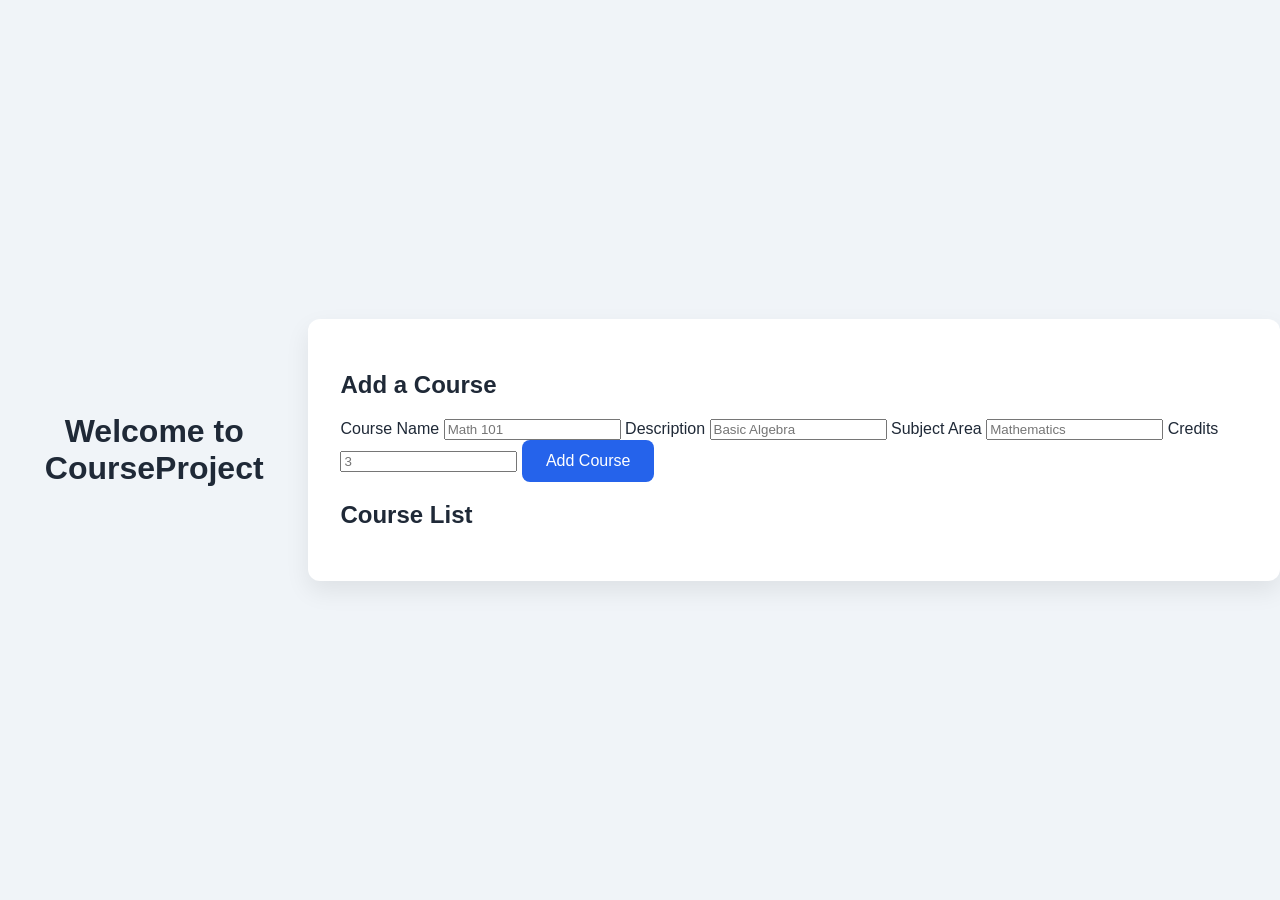
==== index.html @ d9eeab7a "Add CourseProject starter files" ====
<!DOCTYPE html>
<html lang="en">
<head>
  <meta charset="UTF-8">
  <meta name="viewport" content="width=device-width, initial-scale=1.0">
  <title>CourseProject</title>
  <link rel="stylesheet" href="style.css">
</head>
<body>
  <header>
    <h1>Welcome to CourseProject</h1>
  </header>

  <main>
    <section class="course-form">
      <h2>Add a Course</h2>
      <label for="courseName">Course Name</label>
      <input id="courseName" type="text" placeholder="Math 101">

      <label for="description">Description</label>
      <input id="description" type="text" placeholder="Basic Algebra">

      <label for="subjectArea">Subject Area</label>
      <input id="subjectArea" type="text" placeholder="Mathematics">

      <label for="credits">Credits</label>
      <input id="credits" type="number" min="0" placeholder="3">

      <button id="addCourseButton" type="button">Add Course</button>
    </section>

    <section class="course-list">
      <h2>Course List</h2>
      <ul id="courseList"></ul>
    </section>
  </main>

  <script src="script.js"></script>
</body>
</html>
---- style.css ----
body {
  font-family: Arial, sans-serif;
  margin: 0;
  padding: 0;
  display: flex;
  justify-content: center;
  align-items: center;
  min-height: 100vh;
  background: #f0f4f8;
  color: #1f2937;
}

header {
  text-align: center;
}

main {
  background: #ffffff;
  padding: 2rem;
  border-radius: 12px;
  box-shadow: 0 10px 25px rgba(0, 0, 0, 0.08);
}

button {
  background: #2563eb;
  color: #ffffff;
  border: none;
  padding: 0.75rem 1.5rem;
  border-radius: 8px;
  cursor: pointer;
  font-size: 1rem;
}

button:hover {
  background: #1d4ed8;
}
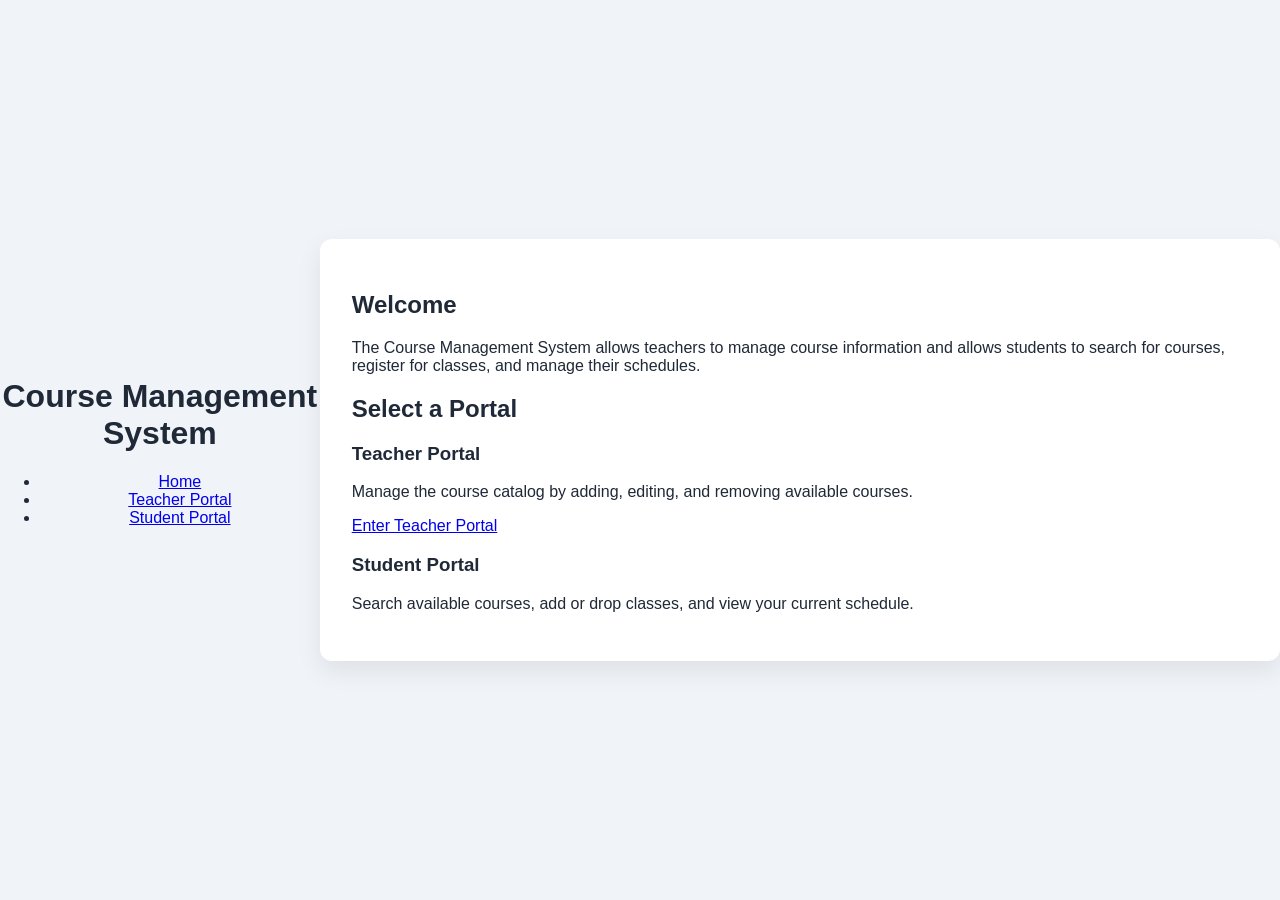
==== commit d1dbad01: "updated homepage and added new landing pages" ====
--- a/index.html
+++ b/index.html
@@ -1,40 +1,75 @@
 <!DOCTYPE html>
 <html lang="en">
-<head>
-  <meta charset="UTF-8">
-  <meta name="viewport" content="width=device-width, initial-scale=1.0">
-  <title>CourseProject</title>
-  <link rel="stylesheet" href="style.css">
-</head>
-<body>
-  <header>
-    <h1>Welcome to CourseProject</h1>
-  </header>
+  <head>
+    <meta charset="UTF-8">
+    <meta name="viewport" content="width=device-width, initial-scale=1.0">
+    <title>Course Management System</title>
+    <link rel="stylesheet" href="styles.css">
+  </head>
+  <body>
 
-  <main>
-    <section class="course-form">
-      <h2>Add a Course</h2>
-      <label for="courseName">Course Name</label>
-      <input id="courseName" type="text" placeholder="Math 101">
+    <header>
+      <h1>Course Management System</h1>
 
-      <label for="description">Description</label>
-      <input id="description" type="text" placeholder="Basic Algebra">
+      <nav>
+        <ul>
+          <li><a href="index.html" class="active">Home</a></li>
+          <li><a href="teacher.html">Teacher Portal</a></li>
+          <li><a href="student.html">Student Portal</a></li>
+        </ul>
+      </nav>
+    </header>
 
-      <label for="subjectArea">Subject Area</label>
-      <input id="subjectArea" type="text" placeholder="Mathematics">
+    <main>
+      <section class="hero">
 
-      <label for="credits">Credits</label>
-      <input id="credits" type="number" min="0" placeholder="3">
+        <h2>Welcome</h2>
 
-      <button id="addCourseButton" type="button">Add Course</button>
-    </section>
+        <p>
+          The Course Management System allows teachers to manage course information and allows students to search for courses, register for classes, and manage their schedules.
+        </p>
 
-    <section class="course-list">
-      <h2>Course List</h2>
-      <ul id="courseList"></ul>
-    </section>
-  </main>
+      </section>
+      
+      <section class="portal-selection">
 
-  <script src="script.js"></script>
-</body>
-</html>
+        <h2>Select a Portal</h2>
+
+        <div class="portal-cards">
+
+          <article class="portal-card">
+            <h3>Teacher Portal</h3>
+
+            <p>
+              Manage the course catalog by adding, editing, and removing available courses.
+            </p>
+
+            <a href="teacher.html" class="button">
+              Enter Teacher Portal
+            </a>
+          </article>
+
+          <article class="portal-card">
+            <h3>Student Portal</h3>
+
+            <p>
+              Search available courses, add or drop classes, and view your current schedule.
+            </p>
+
+            <a href="student.html" class="button>
+              Enter Student Portal
+            </a>
+          </article>
+
+        </div>
+
+      </section>
+    </main>
+
+    <footer>
+      <p>&copy; 2026 Course Management System</p>
+    </footer>
+
+  </body>
+  </html>
+  
--- a/styles.css
+++ b/styles.css
@@ -0,0 +1,36 @@
+body {
+  font-family: Arial, sans-serif;
+  margin: 0;
+  padding: 0;
+  display: flex;
+  justify-content: center;
+  align-items: center;
+  min-height: 100vh;
+  background: #f0f4f8;
+  color: #1f2937;
+}
+
+header {
+  text-align: center;
+}
+
+main {
+  background: #ffffff;
+  padding: 2rem;
+  border-radius: 12px;
+  box-shadow: 0 10px 25px rgba(0, 0, 0, 0.08);
+}
+
+button {
+  background: #2563eb;
+  color: #ffffff;
+  border: none;
+  padding: 0.75rem 1.5rem;
+  border-radius: 8px;
+  cursor: pointer;
+  font-size: 1rem;
+}
+
+button:hover {
+  background: #1d4ed8;
+}
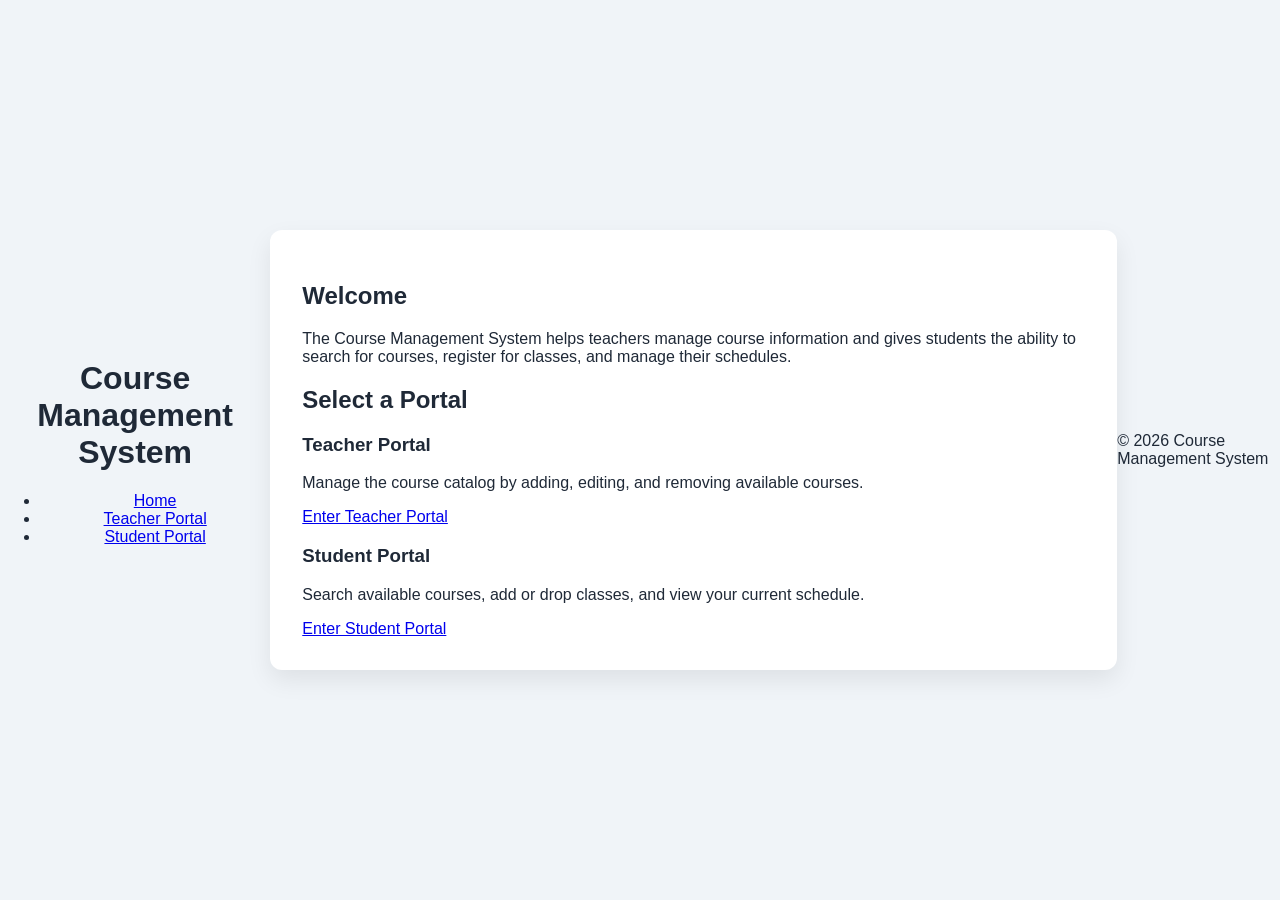
==== commit cdc076c3: "fixed html error" ====
--- a/index.html
+++ b/index.html
@@ -26,7 +26,7 @@
         <h2>Welcome</h2>
 
         <p>
-          The Course Management System allows teachers to manage course information and allows students to search for courses, register for classes, and manage their schedules.
+          The Course Management System helps teachers manage course information and gives students the ability to search for courses, register for classes, and manage their schedules.
         </p>
 
       </section>
@@ -56,7 +56,7 @@
               Search available courses, add or drop classes, and view your current schedule.
             </p>
 
-            <a href="student.html" class="button>
+            <a href="student.html" class="button">
               Enter Student Portal
             </a>
           </article>
@@ -71,5 +71,4 @@
     </footer>
 
   </body>
-  </html>
-  +</html>
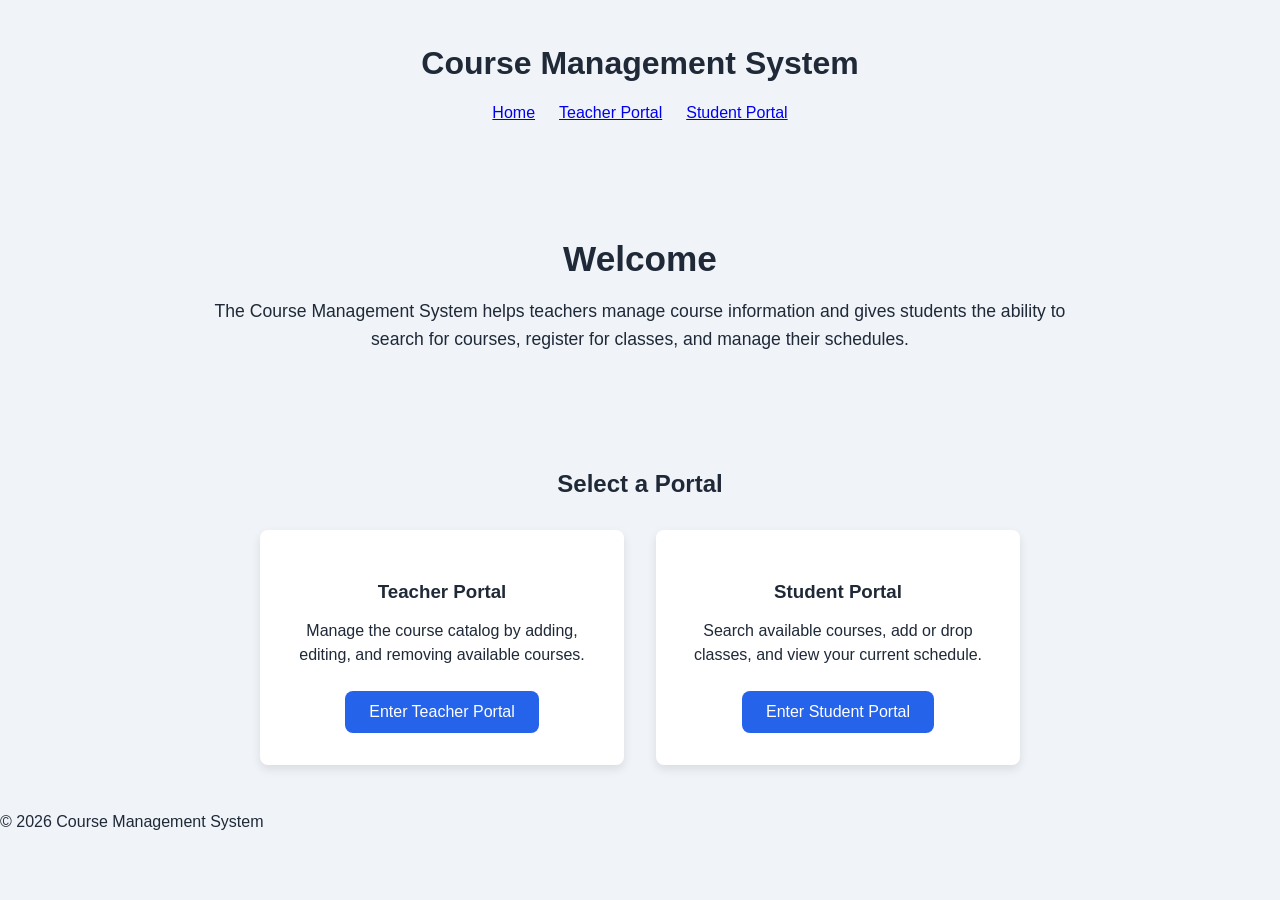
==== commit 65f525c8: "added student-portal.html and updated teacher.html to teacher-portal.html" ====
--- a/index.html
+++ b/index.html
@@ -14,8 +14,8 @@
       <nav>
         <ul>
           <li><a href="index.html" class="active">Home</a></li>
-          <li><a href="teacher.html">Teacher Portal</a></li>
-          <li><a href="student.html">Student Portal</a></li>
+          <li><a href="teacher-portal.html">Teacher Portal</a></li>
+          <li><a href="student-portal.html">Student Portal</a></li>
         </ul>
       </nav>
     </header>
@@ -44,7 +44,7 @@
               Manage the course catalog by adding, editing, and removing available courses.
             </p>
 
-            <a href="teacher.html" class="button">
+            <a href="teacher-portal.html" class="button">
               Enter Teacher Portal
             </a>
           </article>
@@ -56,7 +56,7 @@
               Search available courses, add or drop classes, and view your current schedule.
             </p>
 
-            <a href="student.html" class="button">
+            <a href="student-portal.html" class="button">
               Enter Student Portal
             </a>
           </article>
--- a/styles.css
+++ b/styles.css
@@ -1,36 +1,98 @@
+/*Homepage Hero Section*/
+
+.hero {
+  text-align: center;
+  padding: 3rem 1rem;
+  max-width: 900px;
+  margin: 0 auto;
+}
+
+.hero h2 {
+  font-size: 2.2rem;
+  margin-bottom: 1rem;
+}
+
+.hero p {
+  font-size: 1.1rem;
+  line-height: 1.6;
+}
+
+/*Portal Selection*/
+
+.portal-selection {
+  padding: 2rem 1rem;
+  text-align: center;
+}
+
+.portal-selection h2 {
+  margin-bottom: 2rem;
+}
+
+.portal-cards {
+  display: flex;
+  justify-content: center;
+  gap: 2rem;
+  flex-wrap: wrap;
+}
+
+.portal-card {
+  background-color: white;
+  border-radius: 8px;
+  padding: 2rem;
+  width: 300px;
+  box-shadow: 0 4px 10px rgba(0, 0, 0, 0.1);
+  text-align: center;
+}
+
+.portal-card h3 {
+  margin-bottom: 1rem;
+}
+
+.portal-card p {
+  line-height: 1.5;
+  margin-bottom: 1.5rem;
+}
+
+/*Navigation & Header*/
+
+header {
+  padding: 1.5rem;
+  text-align: center;
+}
+
+nav ul {
+  list-style: none;
+  padding: 0;
+  display: flex;
+  justify-content: center;
+  gap: 1.5rem;
+}
+
+/*Buttons*/
+
+.button {
+  display: inline-block;
+  padding: 0.75rem 1.5rem;
+  background-color: #2563eb;
+  color: white;
+  text-decoration: none;
+  border-radius: 8px;
+  transition: background-color 0.2s ease;
+  cursor: pointer;
+  font-size: 1rem;
+}
+
+.button:hover {
+  background-color: #1d4ed8;
+}
+
+/*Register for Classes Section*/
+
 body {
   font-family: Arial, sans-serif;
   margin: 0;
   padding: 0;
-  display: flex;
-  justify-content: center;
-  align-items: center;
   min-height: 100vh;
   background: #f0f4f8;
   color: #1f2937;
 }
-
-header {
-  text-align: center;
-}
-
-main {
-  background: #ffffff;
-  padding: 2rem;
-  border-radius: 12px;
-  box-shadow: 0 10px 25px rgba(0, 0, 0, 0.08);
-}
-
-button {
-  background: #2563eb;
-  color: #ffffff;
-  border: none;
-  padding: 0.75rem 1.5rem;
-  border-radius: 8px;
-  cursor: pointer;
-  font-size: 1rem;
-}
-
-button:hover {
-  background: #1d4ed8;
-}
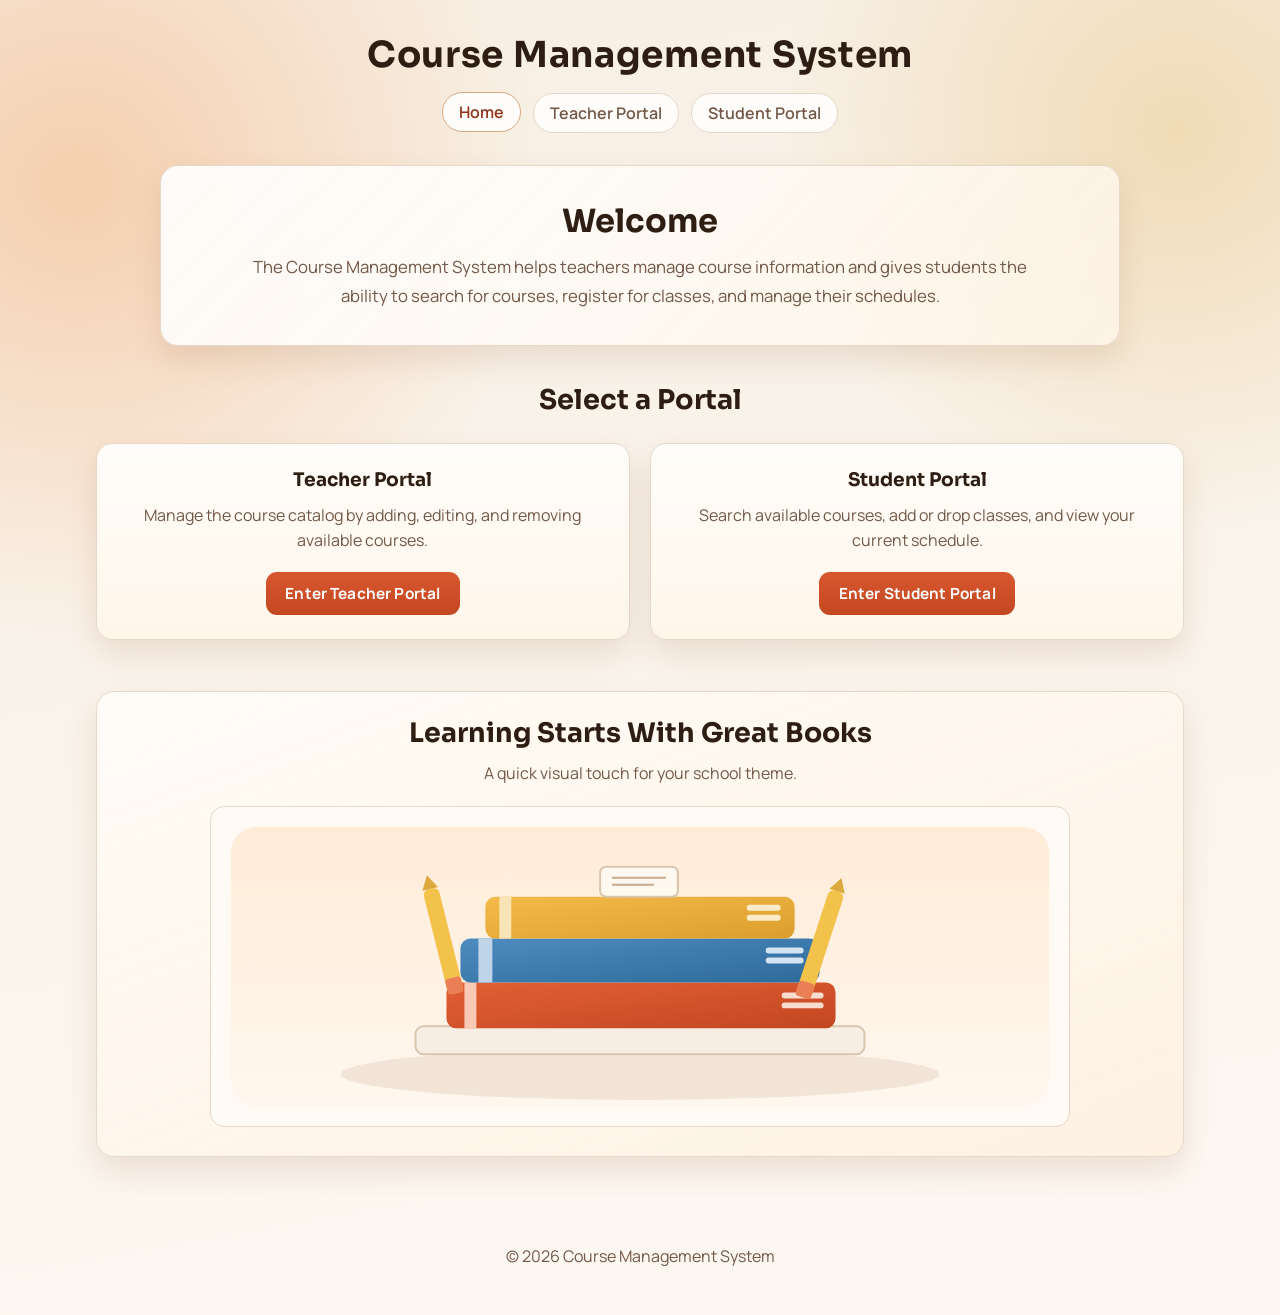
==== commit 3e59fcb0: "Enhance UI theme and add books illustration" ====
--- a/index.html
+++ b/index.html
@@ -64,6 +64,14 @@
         </div>
 
       </section>
+
+      <section class="book-visual">
+        <h2>Learning Starts With Great Books</h2>
+        <p>
+          A quick visual touch for your school theme.
+        </p>
+        <img src="assets/books-illustration.svg" alt="Stack of school books illustration">
+      </section>
     </main>
 
     <footer>
--- a/styles.css
+++ b/styles.css
@@ -1,98 +1,330 @@
-/*Homepage Hero Section*/
-
-.hero {
-  text-align: center;
-  padding: 3rem 1rem;
-  max-width: 900px;
-  margin: 0 auto;
-}
-
-.hero h2 {
-  font-size: 2.2rem;
-  margin-bottom: 1rem;
-}
-
-.hero p {
-  font-size: 1.1rem;
-  line-height: 1.6;
-}
-
-/*Portal Selection*/
-
-.portal-selection {
-  padding: 2rem 1rem;
-  text-align: center;
-}
-
-.portal-selection h2 {
-  margin-bottom: 2rem;
-}
-
-.portal-cards {
-  display: flex;
-  justify-content: center;
-  gap: 2rem;
-  flex-wrap: wrap;
-}
-
-.portal-card {
-  background-color: white;
-  border-radius: 8px;
-  padding: 2rem;
-  width: 300px;
-  box-shadow: 0 4px 10px rgba(0, 0, 0, 0.1);
-  text-align: center;
-}
-
-.portal-card h3 {
-  margin-bottom: 1rem;
-}
-
-.portal-card p {
-  line-height: 1.5;
-  margin-bottom: 1.5rem;
-}
-
-/*Navigation & Header*/
+@import url("https://fonts.googleapis.com/css2?family=Sora:wght@400;600;700&family=Manrope:wght@400;600;700&display=swap");
+
+:root {
+  --bg: #f7efe4;
+  --bg-soft: #fff8ee;
+  --surface: #fffdf9;
+  --surface-2: #fff6ea;
+  --ink: #2d1d12;
+  --muted: #725848;
+  --accent: #c24721;
+  --accent-dark: #8f3219;
+  --accent-soft: #fce5d9;
+  --line: #e8d8c9;
+  --shadow: 0 14px 30px rgba(128, 70, 32, 0.13);
+}
+
+* {
+  box-sizing: border-box;
+}
+
+body {
+  font-family: "Manrope", "Segoe UI", sans-serif;
+  margin: 0;
+  min-height: 100vh;
+  color: var(--ink);
+  background:
+    radial-gradient(circle at 6% 14%, #f5cfae 0, rgba(245, 207, 174, 0) 28%),
+    radial-gradient(circle at 92% 10%, #f0dbb6 0, rgba(240, 219, 182, 0) 24%),
+    linear-gradient(170deg, var(--bg) 0%, #fdf8f2 100%);
+}
+
+a {
+  color: inherit;
+}
 
 header {
-  padding: 1.5rem;
-  text-align: center;
+  text-align: center;
+  padding: 2rem 1rem 1rem;
+}
+
+header h1 {
+  margin: 0 0 1rem;
+  font-family: "Sora", "Segoe UI", sans-serif;
+  font-size: clamp(1.8rem, 2.8vw, 2.7rem);
+  letter-spacing: 0.02em;
 }
 
 nav ul {
   list-style: none;
+  margin: 0;
   padding: 0;
   display: flex;
   justify-content: center;
-  gap: 1.5rem;
-}
-
-/*Buttons*/
-
-.button {
+  align-items: center;
+  gap: 0.75rem;
+  flex-wrap: wrap;
+}
+
+nav a {
   display: inline-block;
-  padding: 0.75rem 1.5rem;
-  background-color: #2563eb;
-  color: white;
   text-decoration: none;
-  border-radius: 8px;
-  transition: background-color 0.2s ease;
+  border-radius: 999px;
+  border: 1px solid var(--line);
+  background: var(--surface);
+  color: var(--muted);
+  padding: 0.5rem 1rem;
+  font-weight: 600;
+  transition: transform 0.2s ease, color 0.2s ease, border-color 0.2s ease;
+}
+
+nav a:hover,
+nav a.active {
+  color: var(--accent-dark);
+  border-color: #d9a986;
+  transform: translateY(-1px);
+}
+
+main {
+  max-width: 1120px;
+  margin: 0 auto;
+  padding: 1rem 1rem 3rem;
+}
+
+footer {
+  text-align: center;
+  padding: 1.5rem 1rem 2rem;
+  color: var(--muted);
+}
+
+.hero,
+.page-header {
+  text-align: center;
+  padding: 2.2rem 1.4rem;
+  max-width: 960px;
+  margin: 0 auto 1.8rem;
+  border-radius: 18px;
+  background: linear-gradient(135deg, rgba(255, 255, 255, 0.9), rgba(255, 245, 232, 0.82));
+  box-shadow: var(--shadow);
+  border: 1px solid var(--line);
+}
+
+.hero h2,
+.page-header h2 {
+  margin: 0 0 0.75rem;
+  font-size: clamp(1.7rem, 2.5vw, 2.4rem);
+  font-family: "Sora", "Segoe UI", sans-serif;
+}
+
+.hero p,
+.page-header p {
+  margin: 0 auto;
+  max-width: 780px;
+  color: var(--muted);
+  font-size: 1.05rem;
+  line-height: 1.7;
+}
+
+.portal-selection {
+  padding: 0.5rem 0 1.2rem;
+  text-align: center;
+}
+
+.portal-selection h2 {
+  font-family: "Sora", "Segoe UI", sans-serif;
+  font-size: 1.7rem;
+  margin: 0 0 1.6rem;
+}
+
+.portal-cards {
+  display: grid;
+  grid-template-columns: repeat(auto-fit, minmax(240px, 1fr));
+  gap: 1.3rem;
+}
+
+.book-visual {
+  margin-top: 2rem;
+  padding: 1.5rem;
+  border-radius: 18px;
+  background: linear-gradient(160deg, rgba(255, 252, 247, 0.94), rgba(255, 240, 224, 0.8));
+  border: 1px solid var(--line);
+  box-shadow: var(--shadow);
+  text-align: center;
+}
+
+.book-visual h2 {
+  margin: 0;
+  font-family: "Sora", "Segoe UI", sans-serif;
+  font-size: clamp(1.4rem, 2.1vw, 2rem);
+}
+
+.book-visual p {
+  max-width: 700px;
+  margin: 0.7rem auto 1.2rem;
+  color: var(--muted);
+  line-height: 1.6;
+}
+
+.book-visual img {
+  width: min(860px, 100%);
+  border-radius: 14px;
+  border: 1px solid var(--line);
+  background: #fffaf3;
+}
+
+.portal-card,
+.dashboard-card {
+  background: linear-gradient(180deg, var(--surface), var(--surface-2));
+  border: 1px solid var(--line);
+  border-radius: 16px;
+  padding: 1.5rem;
+  box-shadow: var(--shadow);
+}
+
+.portal-card h3,
+.dashboard-card h3 {
+  margin: 0 0 0.75rem;
+  font-family: "Sora", "Segoe UI", sans-serif;
+}
+
+.portal-card p,
+.dashboard-card p {
+  margin: 0 0 1.1rem;
+  line-height: 1.6;
+  color: var(--muted);
+}
+
+.dashboard-grid {
+  display: grid;
+  grid-template-columns: repeat(auto-fit, minmax(210px, 1fr));
+  gap: 1.3rem;
+  margin-top: 1.4rem;
+}
+
+.button,
+button {
+  display: inline-block;
+  padding: 0.7rem 1.2rem;
+  background: linear-gradient(180deg, #d8572f, var(--accent));
+  color: #fff;
+  border: 0;
+  border-radius: 11px;
+  text-decoration: none;
+  font-size: 0.96rem;
+  font-weight: 700;
+  letter-spacing: 0.01em;
   cursor: pointer;
-  font-size: 1rem;
-}
-
-.button:hover {
-  background-color: #1d4ed8;
-}
-
-/*Register for Classes Section*/
-
-body {
-  font-family: Arial, sans-serif;
-  margin: 0;
-  padding: 0;
-  min-height: 100vh;
-  background: #f0f4f8;
-  color: #1f2937;
-}
+  transition: transform 0.2s ease, filter 0.2s ease;
+}
+
+.button:hover,
+button:hover {
+  transform: translateY(-1px);
+  filter: brightness(0.95);
+}
+
+button:disabled {
+  background: #d8c4b2;
+  color: #fff8f2;
+  cursor: not-allowed;
+  transform: none;
+  filter: none;
+}
+
+.course-controls {
+  display: flex;
+  justify-content: center;
+  align-items: center;
+  gap: 1rem;
+  margin-bottom: 1.3rem;
+  flex-wrap: wrap;
+}
+
+.course-controls input,
+form input,
+form textarea,
+form select {
+  width: 100%;
+  padding: 0.72rem 0.85rem;
+  border-radius: 11px;
+  border: 1px solid #dbc4af;
+  background: #fffdfa;
+  color: var(--ink);
+  font: inherit;
+}
+
+.course-controls input {
+  width: min(350px, 100%);
+}
+
+form {
+  max-width: 700px;
+  margin: 0 auto;
+}
+
+form > div {
+  margin-bottom: 0.95rem;
+}
+
+label {
+  display: inline-block;
+  margin-bottom: 0.42rem;
+  font-weight: 600;
+}
+
+.course-table {
+  width: 100%;
+  overflow-x: auto;
+}
+
+.course-table table {
+  width: 100%;
+  border-collapse: collapse;
+  background: var(--surface);
+  border: 1px solid var(--line);
+  border-radius: 16px;
+  overflow: hidden;
+  box-shadow: var(--shadow);
+}
+
+.course-table th,
+.course-table td {
+  padding: 0.9rem;
+  text-align: left;
+  border-bottom: 1px solid var(--line);
+  vertical-align: top;
+}
+
+.course-table th {
+  background: var(--accent-soft);
+  font-family: "Sora", "Segoe UI", sans-serif;
+}
+
+.course-table td button {
+  margin: 0 0.45rem 0.45rem 0;
+  padding: 0.5rem 0.8rem;
+  font-size: 0.85rem;
+}
+
+input:focus,
+textarea:focus,
+button:focus,
+a:focus {
+  outline: 2px solid #e09063;
+  outline-offset: 2px;
+}
+
+@media (max-width: 768px) {
+  header {
+    padding-top: 1.4rem;
+  }
+
+  .hero,
+  .page-header,
+  .portal-card,
+  .dashboard-card {
+    border-radius: 14px;
+  }
+
+  .course-table th,
+  .course-table td {
+    font-size: 0.92rem;
+    padding: 0.75rem;
+  }
+
+  .button,
+  button {
+    width: 100%;
+    text-align: center;
+  }
+}
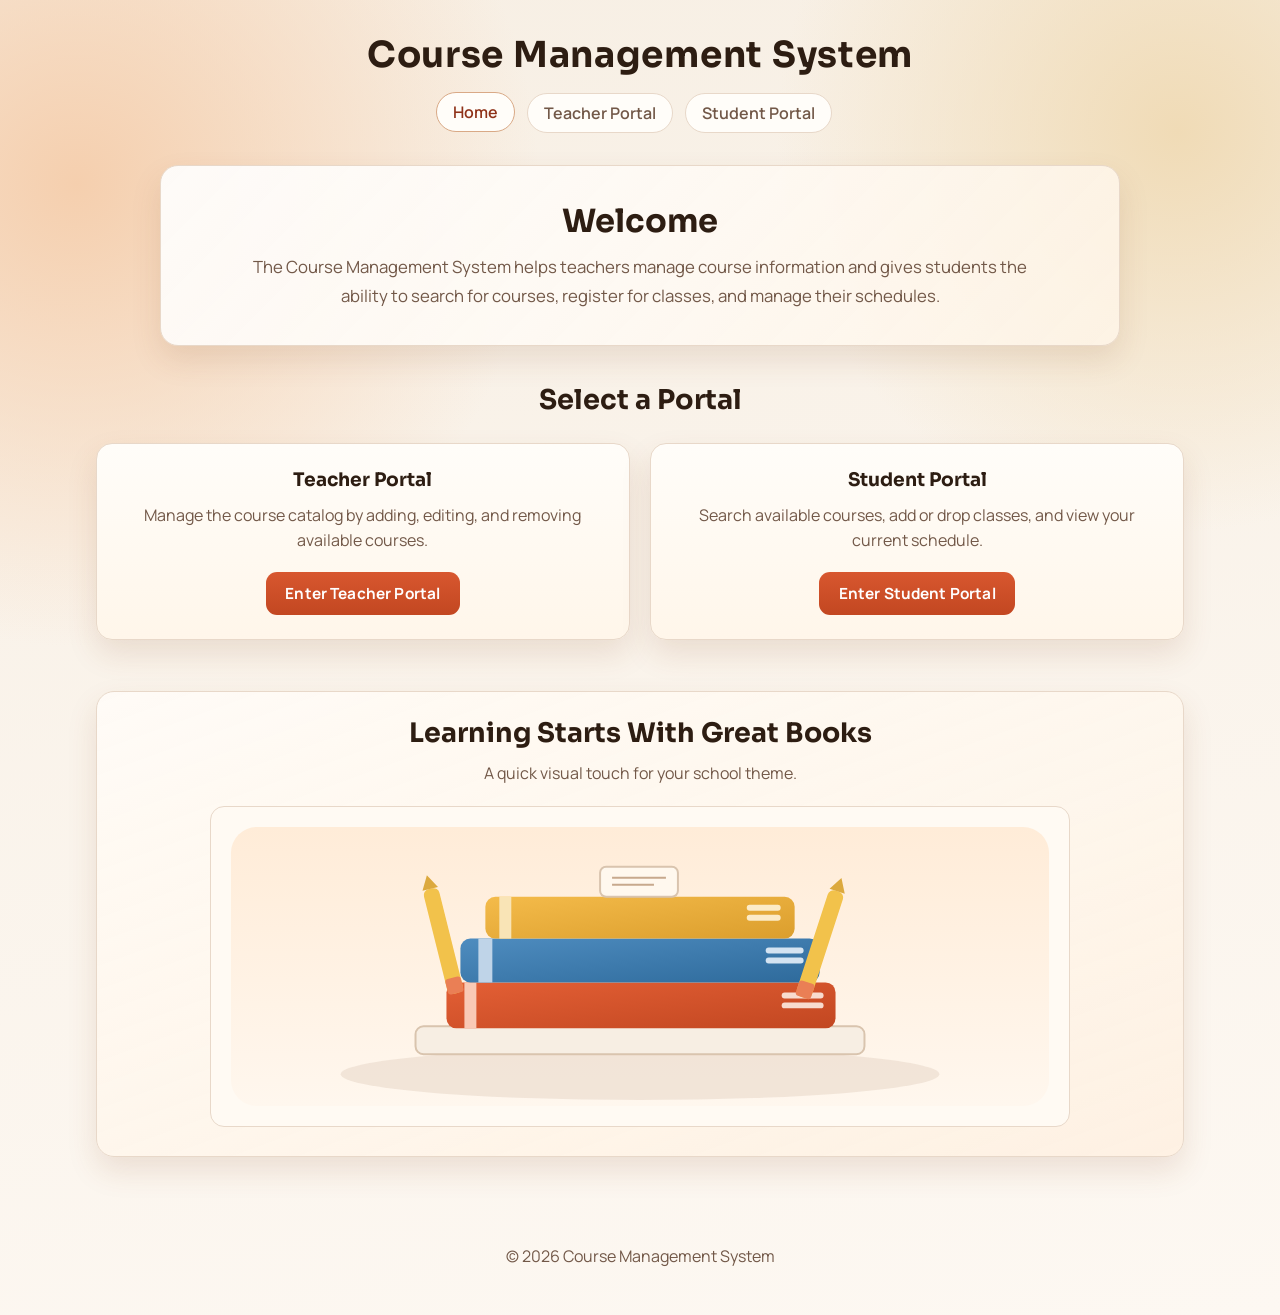
==== commit 1c527cbf: "added auth funtionality" ====
--- a/index.html
+++ b/index.html
@@ -14,8 +14,9 @@
       <nav>
         <ul>
           <li><a href="index.html" class="active">Home</a></li>
-          <li><a href="teacher-portal.html">Teacher Portal</a></li>
-          <li><a href="student-portal.html">Student Portal</a></li>
+          <li><a href="login.html?role=teacher">Teacher Portal</a></li>
+          <li><a href="login.html?role=student">Student Portal</a></li>
+          <li><button id="logoutBtn">Logout</button></li>
         </ul>
       </nav>
     </header>
@@ -44,7 +45,7 @@
               Manage the course catalog by adding, editing, and removing available courses.
             </p>
 
-            <a href="teacher-portal.html" class="button">
+            <a href="login.html?role=teacher" class="button">
               Enter Teacher Portal
             </a>
           </article>
@@ -56,7 +57,7 @@
               Search available courses, add or drop classes, and view your current schedule.
             </p>
 
-            <a href="student-portal.html" class="button">
+            <a href="login.html?role=student" class="button">
               Enter Student Portal
             </a>
           </article>
@@ -78,5 +79,7 @@
       <p>&copy; 2026 Course Management System</p>
     </footer>
 
+    <script src="logout.js"></script>
+
   </body>
 </html>
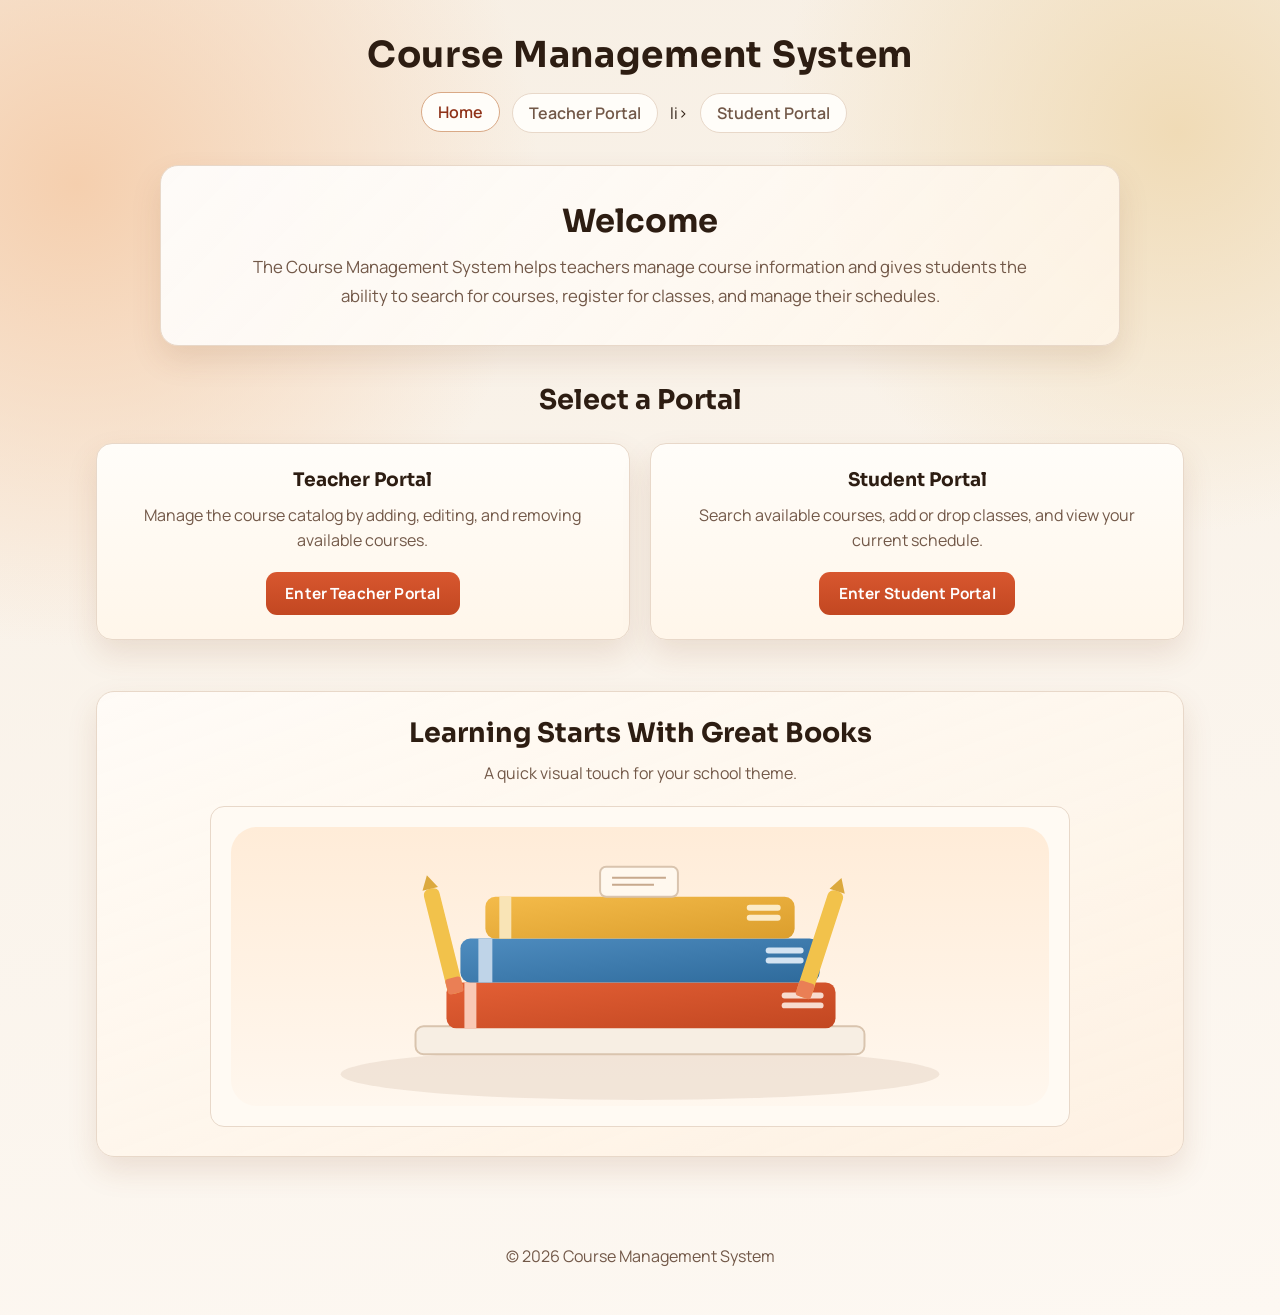
==== commit 8b926b9b: "fixed redirect to login page" ====
--- a/index.html
+++ b/index.html
@@ -14,8 +14,8 @@
       <nav>
         <ul>
           <li><a href="index.html" class="active">Home</a></li>
-          <li><a href="login.html?role=teacher">Teacher Portal</a></li>
-          <li><a href="login.html?role=student">Student Portal</a></li>
+          <li><a href="teacher-portal.html">Teacher Portal</a></li>
+          li><a href="student-portal.html">Student Portal</a></li>
           <li><button id="logoutBtn">Logout</button></li>
         </ul>
       </nav>
@@ -45,7 +45,7 @@
               Manage the course catalog by adding, editing, and removing available courses.
             </p>
 
-            <a href="login.html?role=teacher" class="button">
+            <a href="teacher-portal.html" class="button">
               Enter Teacher Portal
             </a>
           </article>
@@ -57,7 +57,7 @@
               Search available courses, add or drop classes, and view your current schedule.
             </p>
 
-            <a href="login.html?role=student" class="button">
+            <a href="student-portal.html" class="button">
               Enter Student Portal
             </a>
           </article>
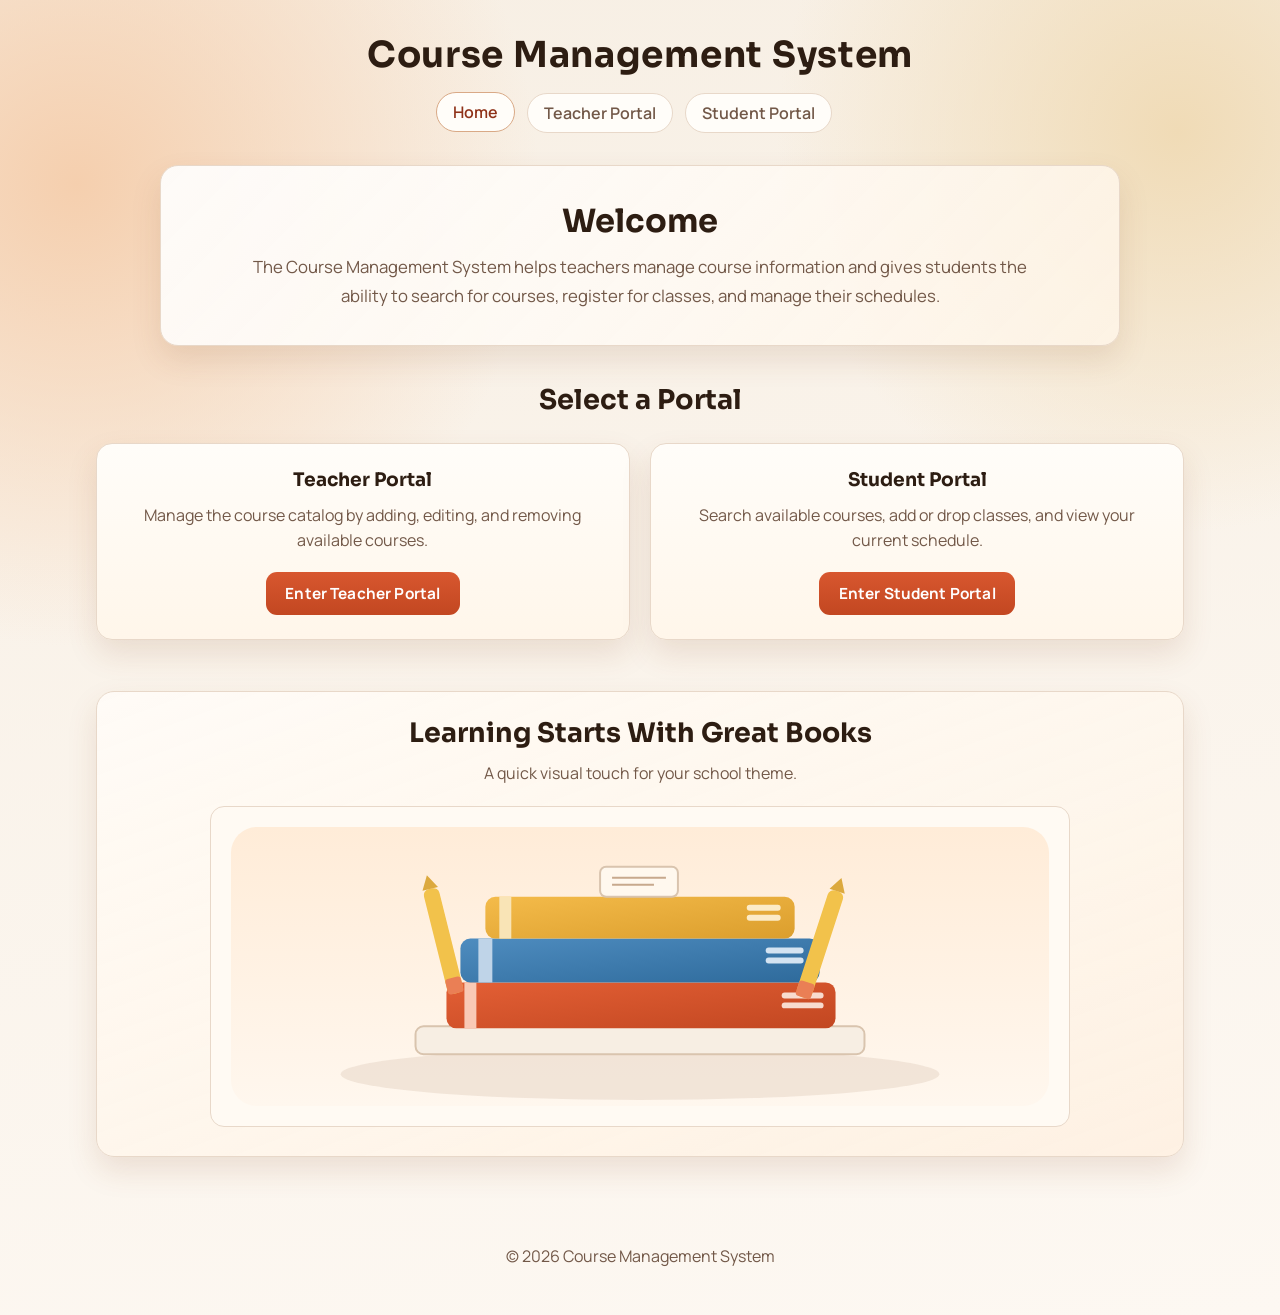
==== commit b8bbd09f: "Fix HTML syntax for Student Portal link" ====
--- a/index.html
+++ b/index.html
@@ -15,7 +15,7 @@
         <ul>
           <li><a href="index.html" class="active">Home</a></li>
           <li><a href="teacher-portal.html">Teacher Portal</a></li>
-          li><a href="student-portal.html">Student Portal</a></li>
+          <li><a href="student-portal.html">Student Portal</a></li>
           <li><button id="logoutBtn">Logout</button></li>
         </ul>
       </nav>
